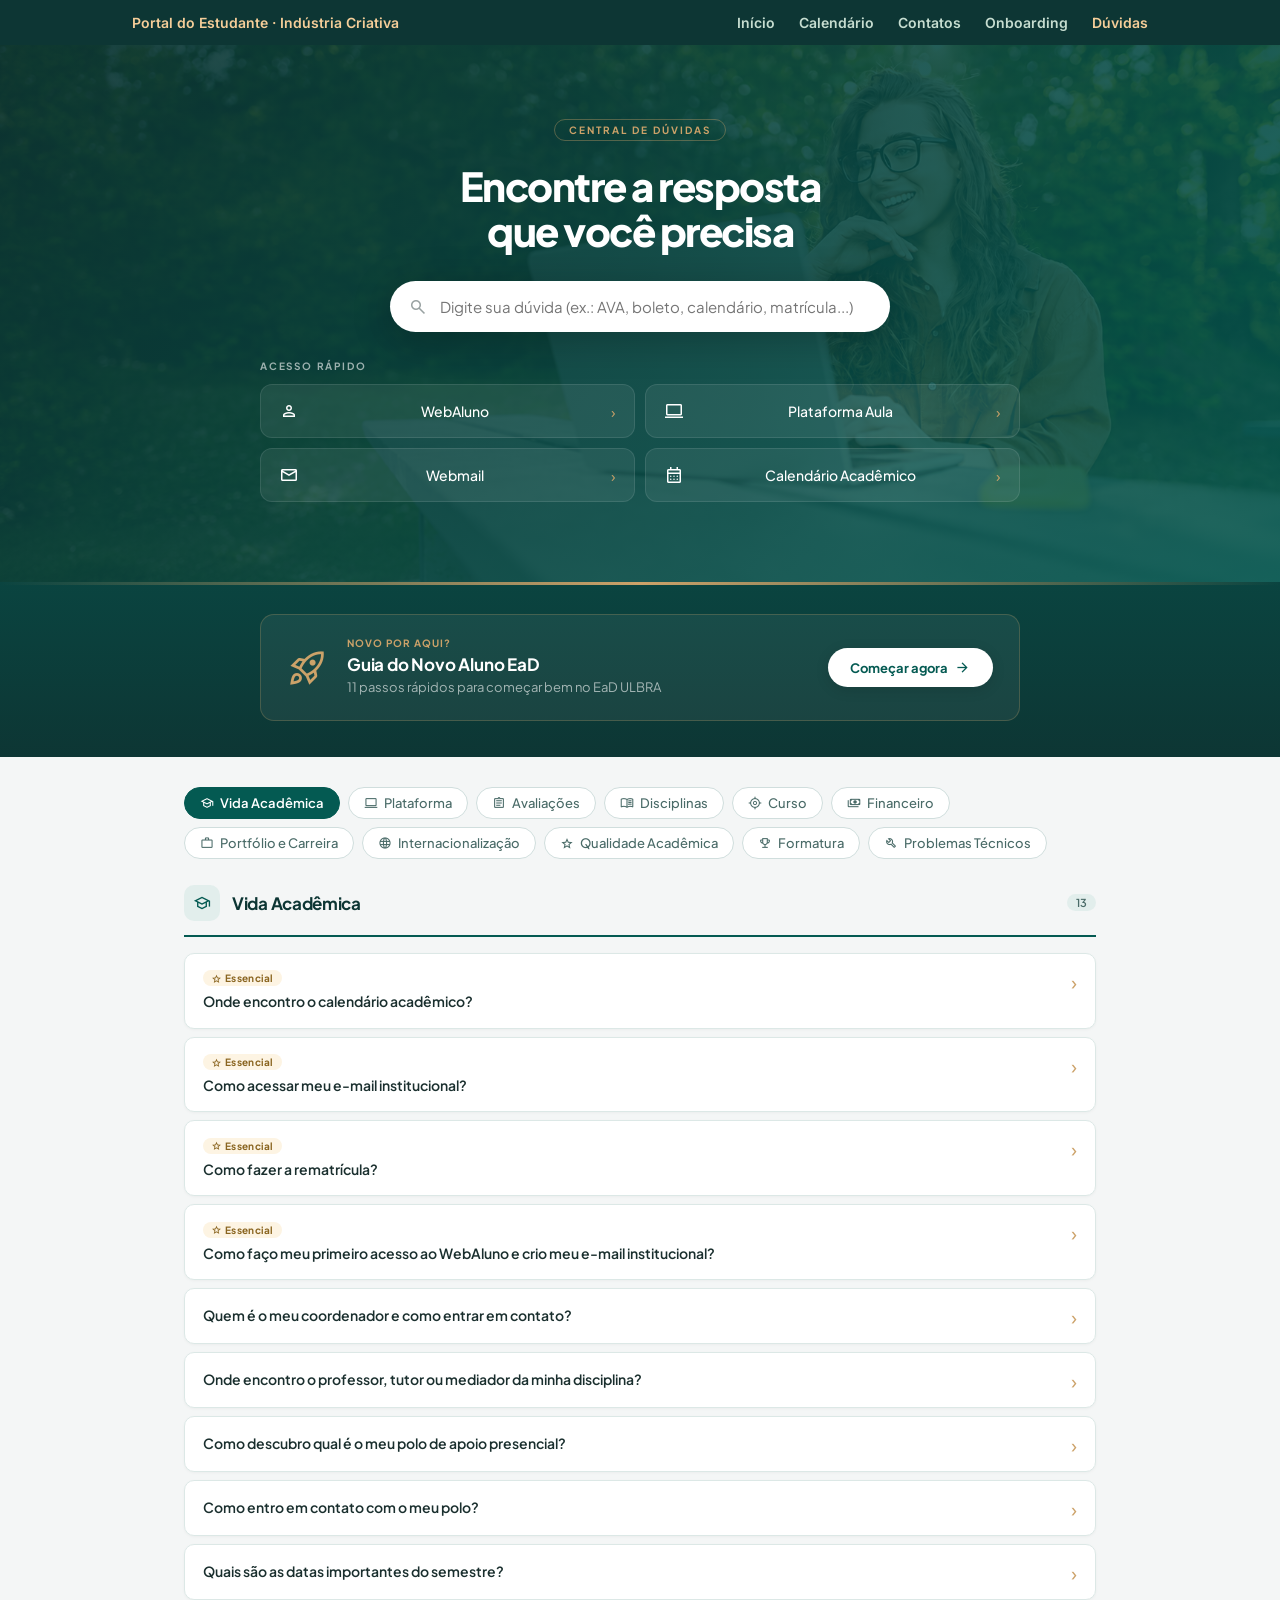
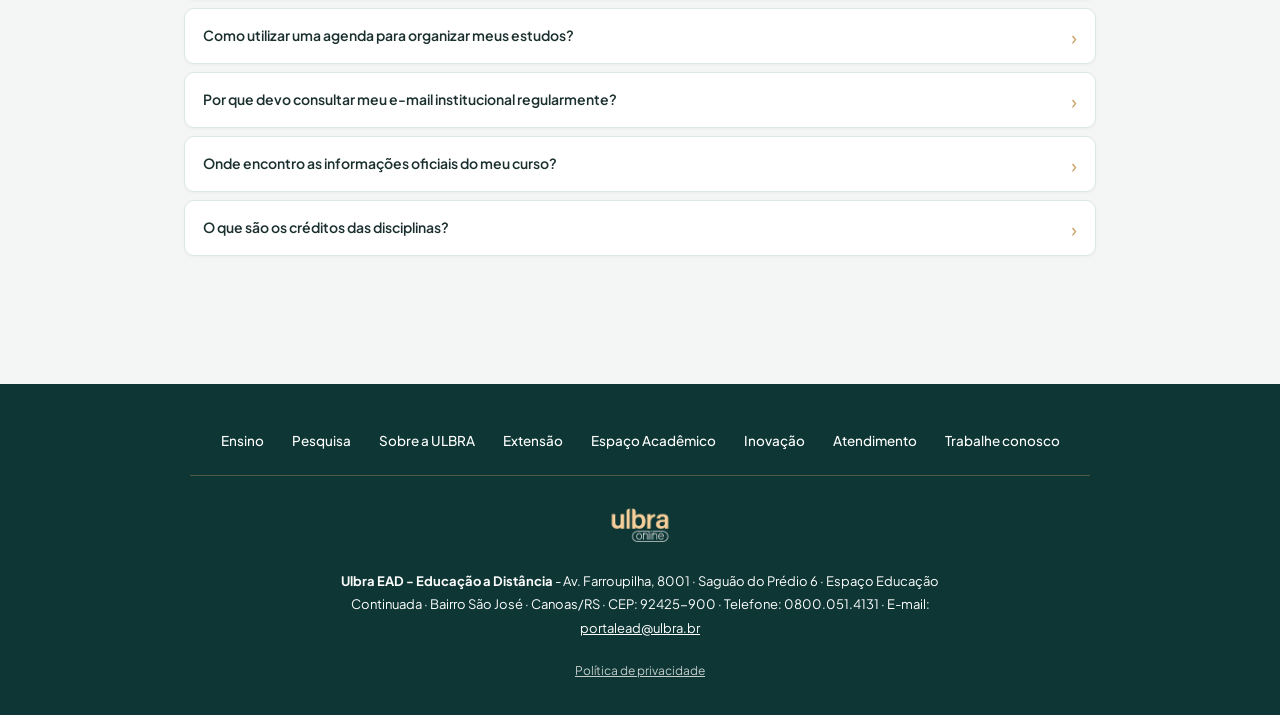
==== espaco-academico/index.html @ 06d248bf "Use the shared Portal nav on the Central de Dúvidas page Replaces the Central de Dúvidas' own fixed " ====
<!DOCTYPE html>
<html lang="pt-BR">
<head>
<meta charset="utf-8">
<meta name="viewport" content="width=device-width, initial-scale=1">
<title>Central de Dúvidas EaD · ULBRA</title>
<link rel="preconnect" href="https://fonts.googleapis.com">
<link rel="preconnect" href="https://fonts.gstatic.com" crossorigin>
<link href="https://fonts.googleapis.com/css2?family=Inter:wght@600&display=swap" rel="stylesheet">
<link href="https://fonts.googleapis.com/css2?family=Plus+Jakarta+Sans:wght@400;500;600;700;800&display=swap" rel="stylesheet">
<link href="https://fonts.googleapis.com/css2?family=Material+Symbols+Outlined:opsz,wght,FILL,GRAD@20..48,100..700,0..1,-50..200&display=swap" rel="stylesheet">
<link rel="stylesheet" href="css/styles.css?v=12">
</head>
<body>

<nav class="topnav">
  <div class="topnav-inner">
    <a class="topnav-brand" href="../index.html">Portal do Estudante · Indústria Criativa</a>
    <div class="topnav-links">
      <a href="../index.html">Início</a>
      <a href="../calendario-ead.html">Calendário</a>
      <a href="../contatos.html">Contatos</a>
      <a href="../onboarding-ead.html">Onboarding</a>
      <a class="active" href="index.html">Dúvidas</a>
    </div>
  </div>
</nav>

<main>

  <section class="hero">
    <div class="hero__bg"></div>
    <div class="hero__overlay"></div>
    <div class="hero__content">
      <div class="hero__eyebrow">Central de Dúvidas</div>
      <h1 class="hero__title">Encontre a resposta<br>que você precisa</h1>
      <div class="search">
        <span class="search__icon"><span class="material-symbols-outlined">search</span></span>
        <input type="text" id="search-input" class="search__input" placeholder="Digite sua dúvida (ex.: AVA, boleto, calendário, matrícula...)" autocomplete="off" aria-label="Pesquisar perguntas frequentes" aria-autocomplete="list" aria-controls="search-suggestions">
        <div id="search-suggestions" class="search-suggestions" hidden role="listbox"></div>
      </div>
      <p class="intro__quick-label hero__quick-label">Acesso rápido</p>
      <div class="quick-links" id="quick-links"></div>
    </div>
  </section>

  <section class="intro intro--highlight">
    <div class="intro__inner">
      <button class="guide-banner" id="open-onboarding" type="button">
        <div class="guide-banner__icon"><span class="material-symbols-outlined">rocket_launch</span></div>
        <div class="guide-banner__body">
          <div class="guide-banner__label">Novo por aqui?</div>
          <div class="guide-banner__title">Guia do Novo Aluno EaD</div>
          <div class="guide-banner__desc">11 passos rápidos para começar bem no EaD ULBRA</div>
        </div>
        <div class="guide-banner__cta">Começar agora <span class="material-symbols-outlined">arrow_forward</span></div>
      </button>
    </div>
  </section>

  <div class="faq-area">
    <div class="container pills-wrap">
      <div class="pills" id="category-pills"></div>
    </div>

    <div class="container result-count-wrap" id="result-count-wrap" hidden>
      <span class="result-count" id="result-count"></span>
    </div>

    <div class="container faq-sections" id="faq-sections"></div>

    <div class="no-results" id="no-results" hidden>
      <div class="no-results__icon"><span class="material-symbols-outlined">search</span></div>
      <h3 class="no-results__title">Nenhuma pergunta encontrada</h3>
      <p class="no-results__text">Tente outros termos ou fale diretamente com a Central de Relacionamento EaD:</p>
      <div class="no-results__contacts">
        <a class="no-results__contact-btn" href="https://wa.me/5551992741192" target="_blank" rel="noopener">
          <span class="material-symbols-outlined">phone</span> (51) 99274-1192
        </a>
        <a class="no-results__contact-btn" href="mailto:relac.canoas@ulbra.br">
          <span class="material-symbols-outlined">mail</span> relac.canoas@ulbra.br
        </a>
      </div>
    </div>
  </div>

</main>

<div class="modal-overlay" id="onboarding-overlay" hidden>
  <div class="modal" id="onboarding-modal" role="dialog" aria-modal="true">

    <div class="modal__header">
      <button class="modal__close" id="close-onboarding" type="button" aria-label="Fechar"><span class="material-symbols-outlined">close</span></button>
      <div class="modal__heading">
        <div class="modal__icon" id="onboarding-icon"></div>
        <div>
          <div class="modal__step-label" id="onboarding-step-label"></div>
          <h3 class="modal__title" id="onboarding-title"></h3>
        </div>
      </div>
      <div class="modal__progress">
        <div class="modal__progress-fill" id="onboarding-progress"></div>
      </div>
    </div>

    <div class="modal__body" id="onboarding-body"></div>

    <div class="modal__footer">
      <div class="modal__dots" id="onboarding-dots"></div>
      <div class="modal__nav">
        <button class="btn btn--ghost" id="onboarding-prev" type="button"><span class="material-symbols-outlined">arrow_back</span> Anterior</button>
        <button class="btn btn--primary" id="onboarding-next" type="button">Próximo <span class="material-symbols-outlined">arrow_forward</span></button>
      </div>
    </div>

  </div>
</div>

<footer class="footer">
  <div class="footer__inner">
    <nav class="footer__nav">
      <a href="#">Ensino</a>
      <a href="#">Pesquisa</a>
      <a href="#">Sobre a ULBRA</a>
      <a href="#">Extensão</a>
      <a href="#">Espaço Acadêmico</a>
      <a href="#">Inovação</a>
      <a href="#">Atendimento</a>
      <a href="#">Trabalhe conosco</a>
    </nav>
    <div class="footer__divider"></div>
    <div class="footer__logo-row">
      <img class="footer__logo" src="assets/logo.png" alt="ULBRA">
    </div>
    <p class="footer__address">
      <strong>Ulbra EAD - Educação a Distância</strong> - Av. Farroupilha, 8001 · Saguão do Prédio 6 · Espaço Educação Continuada · Bairro São José · Canoas/RS · CEP: 92425-900 · Telefone: 0800.051.4131 · E-mail: <a href="mailto:portalead@ulbra.br">portalead@ulbra.br</a>
    </p>
    <a class="footer__legal-link" href="#">Política de privacidade</a>
  </div>
</footer>

<script src="js/data.js?v=12"></script>
<script src="js/main.js?v=12"></script>
</body>
</html>
---- espaco-academico/css/styles.css ----
*, *::before, *::after { box-sizing: border-box; margin: 0; padding: 0; }

html { scroll-behavior: smooth; overflow-x: hidden; }

body {
  font-family: 'Plus Jakarta Sans', system-ui, sans-serif;
  background: #f4f6f6;
  color: #1a2f2e;
  -webkit-font-smoothing: antialiased;
  overflow-x: hidden;
  max-width: 100vw;
}

button { font-family: inherit; }
input { font-family: inherit; }
a { text-decoration: none; color: inherit; }

.pill:focus-visible,
.faq-item__toggle:focus-visible,
.quick-link:focus-visible,
.guide-banner:focus-visible,
.btn:focus-visible,
.dot:focus-visible,
.modal__close:focus-visible,
.modal__bullet--link:focus-visible,
.faq-item__related-link:focus-visible,
.search__input:focus-visible {
  outline: 2px solid #cca269;
  outline-offset: 2px;
}

@keyframes fadeUp { from { opacity: 0; transform: translateY(10px); } to { opacity: 1; transform: translateY(0); } }
@keyframes fadeIn { from { opacity: 0; } to { opacity: 1; } }
@keyframes slideUp { from { opacity: 0; transform: translateY(24px) scale(0.97); } to { opacity: 1; transform: translateY(0) scale(1); } }

.container { max-width: 960px; margin: 0 auto; padding: 0 24px; }

/* ---------- TOP NAV (shared with the rest of the Portal do Estudante) ---------- */

.topnav {
  background: #0d3634;
  padding: 14px 0;
  font-family: 'Inter', system-ui, sans-serif;
}

.topnav-inner {
  max-width: 1080px;
  margin: 0 auto;
  padding: 0 32px;
  display: flex;
  align-items: center;
  justify-content: space-between;
  gap: 16px 24px;
  flex-wrap: wrap;
}

.topnav-brand {
  font-size: 14px;
  font-weight: 600;
  color: #f5ce99;
}

.topnav-links {
  display: flex;
  flex-wrap: wrap;
  gap: 8px 24px;
}

.topnav-links a {
  font-size: 14px;
  font-weight: 600;
  color: #c6ddd0;
}

.topnav-links a:hover,
.topnav-links a.active {
  color: #f5ce99;
}

/* ---------- HERO ---------- */

.hero { position: relative; padding: 72px 24px 80px; text-align: center; overflow: hidden; }

.hero__bg {
  position: absolute; inset: 0;
  background-image: url('../assets/hero-bg.png');
  background-size: cover;
  background-position: center top;
}

.hero__overlay {
  position: absolute; inset: 0;
  background: linear-gradient(135deg, rgba(13, 54, 52, 0.91) 0%, rgba(4, 90, 82, 0.87) 100%);
}

.hero__content { position: relative; z-index: 1; max-width: 760px; margin: 0 auto; }

.hero__eyebrow {
  display: inline-block;
  color: #cca269;
  font-size: 10px;
  font-weight: 700;
  letter-spacing: 2px;
  text-transform: uppercase;
  padding: 4px 14px;
  border: 1px solid rgba(204, 162, 105, 0.38);
  border-radius: 20px;
  margin-bottom: 22px;
}

.hero__title {
  color: white;
  font-size: 40px;
  font-weight: 800;
  line-height: 1.13;
  letter-spacing: -1.5px;
  margin-bottom: 28px;
}

.hero__quick-label { margin-top: 28px; text-align: left; }

.search { position: relative; max-width: 500px; margin: 0 auto; }

.search-suggestions {
  position: absolute;
  top: calc(100% + 6px);
  left: 0; right: 0;
  background: #fff;
  border: 1px solid #dce8e6;
  border-radius: 14px;
  box-shadow: 0 8px 32px rgba(0,0,0,0.14);
  z-index: 200;
  overflow: hidden;
  animation: fadeUp 0.15s ease;
}

.search-suggestion {
  display: flex;
  align-items: center;
  justify-content: space-between;
  gap: 12px;
  width: 100%;
  padding: 12px 18px;
  background: none;
  border: none;
  border-bottom: 1px solid #f0f5f4;
  cursor: pointer;
  text-align: left;
  font-family: inherit;
  transition: background 0.12s;
}
.search-suggestion:last-child { border-bottom: none; }
.search-suggestion:hover,
.search-suggestion.is-active { background: #f4f9f8; }

.search-suggestion__q {
  font-size: 14px;
  color: #1a2f2e;
  flex: 1;
  min-width: 0;
  overflow: hidden;
  text-overflow: ellipsis;
  white-space: nowrap;
}

.search-suggestion__cat {
  font-size: 11px;
  font-weight: 600;
  color: #4a6b68;
  background: #e2eeec;
  padding: 2px 8px;
  border-radius: 12px;
  flex-shrink: 0;
  white-space: nowrap;
}

.search__icon {
  position: absolute; left: 18px; top: 50%;
  transform: translateY(-50%);
  display: flex;
  align-items: center;
  pointer-events: none;
  z-index: 1;
}

.search__icon .material-symbols-outlined { font-size: 20px; color: rgba(26, 47, 46, 0.45); }

.search__input {
  width: 100%;
  padding: 16px 20px 16px 50px;
  border: none;
  border-radius: 9999px;
  background: white;
  font-size: 15px;
  color: #1a2f2e;
  box-shadow: 0 6px 40px rgba(0, 0, 0, 0.24);
}

/* ---------- INTRO / NOVO POR AQUI ---------- */

.intro { background: linear-gradient(to bottom, #0a4440, #0d3634); padding: 44px 24px 56px; }

.intro--highlight {
  position: relative;
  padding: 32px 24px 36px;
}

.intro--highlight::before {
  content: '';
  position: absolute;
  top: 0; left: 0; right: 0;
  height: 3px;
  background: linear-gradient(to right, transparent, #cca269, transparent);
}

.intro__inner { max-width: 960px; margin: 0 auto; }

.guide-banner {
  display: flex;
  align-items: center;
  gap: 20px;
  width: 100%;
  max-width: 760px;
  margin: 0 auto;
  padding: 22px 26px;
  background: rgba(255, 255, 255, 0.06);
  border: 1px solid rgba(204, 162, 105, 0.25);
  border-radius: 14px;
  cursor: pointer;
  font-family: inherit;
  text-align: left;
  transition: background 0.18s, transform 0.15s;
}

.guide-banner:hover { background: rgba(255, 255, 255, 0.11); transform: translateY(-1px); }

.guide-banner__icon {
  display: flex;
  align-items: center;
  flex-shrink: 0;
}

.guide-banner__icon .material-symbols-outlined { font-size: 40px; color: #cca269; }

.guide-banner__body { flex: 1; min-width: 0; }

.guide-banner__label {
  color: #cca269;
  font-size: 10px;
  font-weight: 700;
  letter-spacing: 1px;
  text-transform: uppercase;
  margin-bottom: 4px;
}

.guide-banner__title {
  color: white;
  font-size: 17px;
  font-weight: 700;
  letter-spacing: -0.2px;
  margin-bottom: 3px;
}

.guide-banner__desc {
  color: rgba(255, 255, 255, 0.6);
  font-size: 13px;
  line-height: 1.5;
}

.guide-banner__cta {
  display: flex;
  align-items: center;
  justify-content: center;
  gap: 6px;
  flex-shrink: 0;
  padding: 11px 22px;
  background: white;
  color: #045a52;
  border-radius: 9999px;
  font-size: 13px;
  font-weight: 700;
  white-space: nowrap;
  box-shadow: 0 3px 14px rgba(0, 0, 0, 0.12);
}

.guide-banner__cta .material-symbols-outlined { font-size: 17px; }

.intro__quick-label {
  color: rgba(255, 255, 255, 0.6);
  font-size: 10px;
  font-weight: 700;
  letter-spacing: 1.8px;
  text-transform: uppercase;
  margin-bottom: 12px;
}

.quick-links { display: grid; grid-template-columns: repeat(2, 1fr); gap: 10px; }

.quick-link {
  display: flex;
  align-items: center;
  gap: 12px;
  padding: 16px 18px;
  background: rgba(255, 255, 255, 0.07);
  border: 1px solid rgba(255, 255, 255, 0.1);
  border-radius: 12px;
  color: white;
  transition: background 0.15s;
  min-width: 0;
}

.quick-link:hover { background: rgba(255, 255, 255, 0.14); }

.quick-link__icon { font-size: 20px; flex-shrink: 0; display: flex; align-items: center; }
.quick-link__icon .material-symbols-outlined { font-size: 20px; }

.quick-link__label {
  font-size: 14px;
  font-weight: 500;
  flex: 1;
  min-width: 0;
  overflow: hidden;
  text-overflow: ellipsis;
  white-space: nowrap;
}

.quick-link__arrow { color: #cca269; font-size: 15px; }

/* ---------- FAQ AREA ---------- */

.faq-area { background: #f4f6f6; padding-bottom: 80px; }

.pills-wrap { padding-top: 30px; }

.pills { display: flex; gap: 8px; flex-wrap: wrap; }

.pill {
  display: inline-flex;
  align-items: center;
  gap: 6px;
  padding: 7px 15px;
  background: white;
  color: #4a6b68;
  border: 1px solid #d0dedd;
  border-radius: 20px;
  cursor: pointer;
  transition: all 0.18s ease;
  font-family: inherit;
  font-size: 13px;
  font-weight: 500;
  white-space: nowrap;
}

.pill.is-active {
  background: #045a52;
  color: white;
  border-color: #045a52;
  font-weight: 600;
}
.pill .material-symbols-outlined { font-size: 14px; }

.result-count-wrap { margin-top: 14px; }

.result-count {
  font-size: 13px;
  color: #3d6562;
  font-weight: 500;
  background: white;
  padding: 5px 14px;
  border-radius: 20px;
  border: 1px solid #d4e0df;
  display: inline-block;
}

.faq-sections { margin-top: 26px; }

.faq-category { margin-bottom: 48px; animation: fadeUp 0.3s ease both; }

.faq-category__header {
  display: flex;
  align-items: center;
  gap: 12px;
  margin-bottom: 16px;
  padding-bottom: 14px;
  border-bottom: 2px solid #045a52;
}

.faq-category__icon {
  width: 36px; height: 36px;
  border-radius: 10px;
  background: #e2eeec;
  display: flex; align-items: center; justify-content: center;
  font-size: 18px;
  flex-shrink: 0;
}
.faq-category__icon .material-symbols-outlined { font-size: 18px; color: #045a52; }

.faq-category__title {
  font-size: 17px;
  font-weight: 700;
  color: #0d3634;
  letter-spacing: -0.3px;
  flex: 1;
}

.faq-category__count {
  background: #e2eeec;
  color: #4a6b68;
  font-size: 11px;
  font-weight: 600;
  padding: 2px 9px;
  border-radius: 20px;
}

.faq-item {
  background: white;
  border: 1px solid #dce8e6;
  border-radius: 10px;
  margin-bottom: 8px;
  overflow: hidden;
  transition: border-color 0.3s ease, box-shadow 0.3s ease;
  box-shadow: 0 1px 3px rgba(0, 0, 0, 0.04);
}

.faq-item.is-open { border-color: #cca269; box-shadow: 0 2px 16px rgba(204, 162, 105, 0.15); }

.faq-item.is-highlighted {
  border-color: #045a52;
  box-shadow: 0 0 0 3px rgba(4, 90, 82, 0.14), 0 4px 20px rgba(4, 90, 82, 0.18);
}

.faq-item__toggle {
  width: 100%;
  padding: 16px 18px;
  display: flex;
  align-items: flex-start;
  justify-content: space-between;
  background: none;
  border: none;
  cursor: pointer;
  text-align: left;
  gap: 12px;
  font-family: inherit;
}

.faq-item__toggle:hover { background: rgba(13, 54, 52, 0.025); }

.faq-item__content { flex: 1; min-width: 0; }

.faq-item__essential {
  display: inline-flex;
  align-items: center;
  gap: 3px;
  background: #fdf4e3;
  color: #8a6520;
  font-size: 10px;
  font-weight: 700;
  padding: 2px 8px;
  border-radius: 20px;
  letter-spacing: 0.3px;
  margin-bottom: 5px;
}
.faq-item__essential .material-symbols-outlined { font-size: 11px; }

.faq-item__question {
  font-size: 14px;
  font-weight: 600;
  color: #1a2f2e;
  line-height: 1.45;
  display: block;
  text-wrap: pretty;
}

.faq-item__chevron {
  transform: rotate(0deg);
  transition: transform 0.24s ease;
  font-size: 20px;
  color: #cca269;
  display: inline-block;
  line-height: 1;
  flex-shrink: 0;
  margin-top: 2px;
}

.faq-item.is-open .faq-item__chevron { transform: rotate(90deg); }

.faq-item__answer {
  max-height: 0;
  opacity: 0;
  overflow: hidden;
  transition: max-height 0.36s ease, opacity 0.24s ease, padding 0.24s ease;
  padding: 0 18px;
}

.faq-item.is-open .faq-item__answer { max-height: 1000px; opacity: 1; padding: 0 18px 20px; }

.faq-item__answer p {
  font-size: 14px;
  color: #3a5552;
  line-height: 1.78;
  white-space: pre-line;
}

.faq-item__steps { margin-top: 10px; padding-left: 20px; }

.faq-item__steps li {
  font-size: 14px;
  color: #3a5552;
  line-height: 1.78;
  margin-bottom: 6px;
}

.faq-item__steps li:last-child { margin-bottom: 0; }

.faq-item__related {
  margin-top: 14px;
  padding-top: 14px;
  border-top: 1px solid #dce8e6;
}

.faq-item__related-label {
  font-size: 11px;
  font-weight: 700;
  color: #5a7a78;
  text-transform: uppercase;
  letter-spacing: 0.6px;
  margin-bottom: 8px;
}

.faq-item__related-link {
  display: block;
  width: 100%;
  background: none;
  border: none;
  padding: 4px 0;
  color: #045a52;
  font-size: 13px;
  font-weight: 600;
  cursor: pointer;
  text-align: left;
  font-family: inherit;
}

.faq-item__related-link:hover { color: #cca269; text-decoration: underline; }

.faq-item__system {
  display: flex;
  align-items: center;
  gap: 6px;
  margin-top: 12px;
  background: #f4f9f8;
  border-radius: 8px;
  padding: 10px 14px;
  font-size: 12.5px;
  color: #3a5552;
}

.faq-item__system-icon .material-symbols-outlined { font-size: 15px; color: #045a52; }

.faq-item__system strong { color: #0d3634; }

.no-results {
  text-align: center;
  padding: 80px 24px;
  animation: fadeUp 0.3s ease;
}

.no-results__icon { margin-bottom: 18px; }
.no-results__icon .material-symbols-outlined { font-size: 48px; color: rgba(26, 47, 46, 0.35); }

.no-results__title { font-size: 18px; font-weight: 700; color: #1a2f2e; margin-bottom: 8px; }

.no-results__text { color: #5a7a78; font-size: 14px; max-width: 300px; margin: 0 auto; line-height: 1.6; }

.no-results__contacts {
  display: flex;
  flex-direction: column;
  gap: 10px;
  margin-top: 16px;
  align-items: center;
}

.no-results__contact-btn {
  display: inline-flex;
  align-items: center;
  gap: 8px;
  padding: 10px 20px;
  border-radius: 9999px;
  font-size: 13px;
  font-weight: 600;
  color: #045a52;
  background: #e2eeec;
  text-decoration: none;
  transition: background 0.15s;
}
.no-results__contact-btn:hover { background: #cfe8e4; }
.no-results__contact-btn .material-symbols-outlined { font-size: 16px; }

/* ---------- ONBOARDING MODAL ---------- */

.modal-overlay {
  position: fixed; inset: 0;
  z-index: 2000;
  background: rgba(10, 40, 38, 0.72);
  display: none;
  align-items: center;
  justify-content: center;
  padding: 20px;
  animation: fadeIn 0.2s ease;
}

.modal-overlay:not([hidden]) { display: flex; }

.modal {
  position: relative;
  background: white;
  border-radius: 20px;
  width: 540px;
  height: 544px;
  max-width: calc(100vw - 40px);
  max-height: calc(100vh - 40px);
  overflow: hidden;
  display: flex;
  flex-direction: column;
  animation: slideUp 0.3s ease;
  box-shadow: 0 24px 80px rgba(0, 0, 0, 0.35);
}

.modal__header {
  background: linear-gradient(135deg, #0d3634, #045a52);
  padding: 26px 28px 20px;
  position: relative;
  flex-shrink: 0;
}

.modal__close {
  position: absolute;
  top: 14px; right: 14px;
  display: flex;
  align-items: center;
  justify-content: center;
  background: rgba(255, 255, 255, 0.1);
  border: none;
  border-radius: 8px;
  color: rgba(255, 255, 255, 0.65);
  padding: 6px;
  cursor: pointer;
  font-family: inherit;
}

.modal__close .material-symbols-outlined { font-size: 20px; }

.modal__close:hover { background: rgba(255, 255, 255, 0.22); }

.modal__heading {
  display: flex;
  align-items: center;
  gap: 14px;
  margin-bottom: 18px;
  padding-right: 36px;
}

.modal__icon {
  width: 46px; height: 46px;
  border-radius: 12px;
  background: rgba(204, 162, 105, 0.16);
  border: 1px solid rgba(204, 162, 105, 0.3);
  display: flex; align-items: center; justify-content: center;
  font-size: 24px;
  flex-shrink: 0;
}
.modal__icon .material-symbols-outlined { font-size: 24px; color: #cca269; }

.modal__step-label {
  color: rgba(255, 255, 255, 0.68);
  font-size: 10px;
  font-weight: 700;
  letter-spacing: 1.2px;
  text-transform: uppercase;
  margin-bottom: 4px;
}

.modal__title { color: white; font-size: 18px; font-weight: 700; letter-spacing: -0.3px; line-height: 1.25; }

.modal__subtitle { color: rgba(255, 255, 255, 0.65); font-size: 12.5px; line-height: 1.4; margin-top: 4px; }

.modal__progress { background: rgba(255, 255, 255, 0.1); border-radius: 4px; height: 4px; overflow: hidden; }

.modal__progress-fill {
  height: 100%;
  background: #cca269;
  border-radius: 4px;
  transition: width 0.4s ease;
}

.modal__body { padding: 4px 28px 0; overflow-y: auto; overflow-x: hidden; flex: 1; overflow-wrap: break-word; }

.modal__bullet { display: flex; align-items: flex-start; gap: 14px; padding: 16px 0; border-bottom: 1px solid #eef2f2; }

.modal__bullet:last-of-type { border-bottom: none; }

.modal__bullet--link {
  width: 100%;
  background: none;
  border: none;
  border-bottom: 1px solid #eef2f2;
  cursor: pointer;
  text-align: left;
  font-family: inherit;
  border-radius: 8px;
  transition: background 0.15s;
}

.modal__bullet--link:last-of-type { border-bottom: none; }

.modal__bullet--link:hover { background: #f4f9f8; }

.modal__bullet-icon {
  width: 38px; height: 38px;
  border-radius: 10px;
  background: rgba(4, 90, 82, 0.07);
  display: flex; align-items: center; justify-content: center;
  font-size: 19px;
  flex-shrink: 0;
}
.modal__bullet-icon .material-symbols-outlined { font-size: 19px; color: #045a52; }

.modal__bullet-body { flex: 1; min-width: 0; }

.modal__bullet-title { font-size: 14px; font-weight: 600; color: #1a2f2e; margin-bottom: 3px; }

.modal__bullet-text { font-size: 13px; color: #5a7a78; line-height: 1.6; }

.modal__note {
  background: #fdf4e3;
  border: 1px solid rgba(204, 162, 105, 0.28);
  border-radius: 10px;
  padding: 12px 16px;
  margin: 14px 0 20px;
  display: flex;
  gap: 10px;
  align-items: flex-start;
}

.modal__note-icon { display: flex; align-items: center; flex-shrink: 0; }
.modal__note-icon .material-symbols-outlined { font-size: 18px; color: #9c6c1a; }

.modal__note-text { font-size: 13px; color: #6b4c18; line-height: 1.6; }

.modal__cta {
  display: flex;
  align-items: center;
  justify-content: center;
  gap: 6px;
  width: 100%;
  margin: 14px 0 4px;
  padding: 10px 18px;
  border: none;
  border-radius: 9px;
  background: #045a52;
  color: white;
  font-size: 13px;
  font-weight: 700;
  font-family: inherit;
  text-decoration: none;
  cursor: pointer;
  transition: background 0.15s;
}

.modal__cta:hover { background: #0d3634; }
.modal__cta .material-symbols-outlined { font-size: 16px; }

.modal__spacer { height: 20px; }

.modal__footer {
  padding: 16px 28px 22px;
  border-top: 1px solid #eef2f2;
  display: flex;
  align-items: center;
  justify-content: space-between;
  flex-shrink: 0;
  flex-wrap: wrap;
  gap: 12px;
}

.modal__dots { display: flex; gap: 6px; align-items: center; flex-wrap: wrap; }

.dot {
  width: 8px; height: 8px;
  border-radius: 4px;
  background: #d0dedd;
  border: none;
  cursor: pointer;
  padding: 0;
  transition: all 0.3s ease;
  flex-shrink: 0;
}

.dot.is-active { width: 22px; background: #045a52; }

.modal__nav { display: flex; gap: 8px; flex-shrink: 0; }

.btn {
  display: inline-flex;
  align-items: center;
  gap: 6px;
  border: none;
  border-radius: 9px;
  font-size: 13px;
  font-weight: 600;
  cursor: pointer;
  font-family: inherit;
  white-space: nowrap;
  flex-shrink: 0;
}

.btn .material-symbols-outlined { font-size: 16px; }

.btn--ghost {
  padding: 9px 18px;
  border: 1px solid #d0dedd;
  background: white;
  color: #4a6b68;
}

.btn--ghost:hover { background: #f4f6f6; }

.btn--primary {
  padding: 9px 22px;
  background: #045a52;
  color: white;
  font-weight: 700;
}

.btn--primary:hover { background: #0d3634; }

/* ---------- FOOTER ---------- */

.footer { background: #0d3634; padding: 48px 24px 36px; text-align: center; }

.footer__inner { max-width: 900px; margin: 0 auto; }

.footer__nav {
  display: flex;
  flex-wrap: wrap;
  justify-content: center;
  gap: 28px;
  margin-bottom: 26px;
}

.footer__nav a { color: white; font-size: 13.5px; font-weight: 500; transition: color 0.15s; }

.footer__nav a:hover { color: rgba(255, 255, 255, 0.7); }

.footer__divider { height: 1px; background: rgba(204, 162, 105, 0.35); margin-bottom: 32px; }

.footer__logo-row { margin-bottom: 24px; }

.footer__logo { height: 34px; object-fit: contain; }

.footer__address { color: white; font-size: 13px; line-height: 1.8; max-width: 640px; margin: 0 auto 18px; }

.footer__address a { color: white; text-decoration: underline; }

.footer__legal-link { color: rgba(255, 255, 255, 0.75); font-size: 12px; text-decoration: underline; }

.footer__legal-link:hover { color: white; }

/* ---------- RESPONSIVE ---------- */

@media (max-width: 960px) {
  .hero__content { max-width: 600px; }

  .pills-wrap { position: relative; }

  .pills {
    flex-wrap: nowrap;
    overflow-x: auto;
    -webkit-overflow-scrolling: touch;
    margin: 0 -24px;
    padding: 0 24px 4px;
    scrollbar-width: none;
  }

  .pills::-webkit-scrollbar { display: none; }

  .pill { flex-shrink: 0; }

  .pills-wrap::after {
    content: '';
    position: absolute;
    top: 0;
    right: 0;
    bottom: 4px;
    width: 32px;
    background: linear-gradient(to right, transparent, #f4f6f6);
    pointer-events: none;
  }

  .modal__close { padding: 6px; }
}

@media (max-width: 520px) {
  .hero__title { font-size: 32px; }

  .guide-banner { flex-wrap: wrap; gap: 14px; }

  .guide-banner__cta { width: 100%; padding: 10px 18px; }

  .quick-links { grid-template-columns: repeat(2, 1fr); gap: 8px; }

  .quick-link { padding: 12px 10px; gap: 8px; }

  .quick-link__icon { font-size: 17px; }

  .quick-link__label { font-size: 12.5px; }

  .quick-link__arrow { font-size: 13px; }

  .pills-wrap { padding-top: 22px; }

  .faq-category__header { gap: 10px; }

  .faq-category__icon { width: 32px; height: 32px; font-size: 16px; }

  .faq-category__title { font-size: 15px; }

  .modal { width: 100%; height: 554px; max-height: calc(100vh - 40px); border-radius: 16px; }

  .modal__footer { justify-content: center; padding: 10px 20px 14px; }

  .modal__dots { width: 100%; justify-content: center; }

  .modal__nav { width: 100%; justify-content: center; }

  .modal__header { padding: 14px 22px 12px; }

  .modal__heading { margin-bottom: 8px; }

  .modal__icon { width: 32px; height: 32px; font-size: 16px; }

  .modal__title { font-size: 16px; }

  .modal__bullet { padding: 9px 0; }

  .modal__bullet-text { line-height: 1.45; }

  .modal__note { margin: 6px 0 6px; padding: 7px 12px; }

  .modal__note-text { line-height: 1.4; font-size: 12.5px; }

  .modal__cta { margin: 8px 0 0; padding: 7px 14px; }

  .modal__spacer { height: 0; }
}
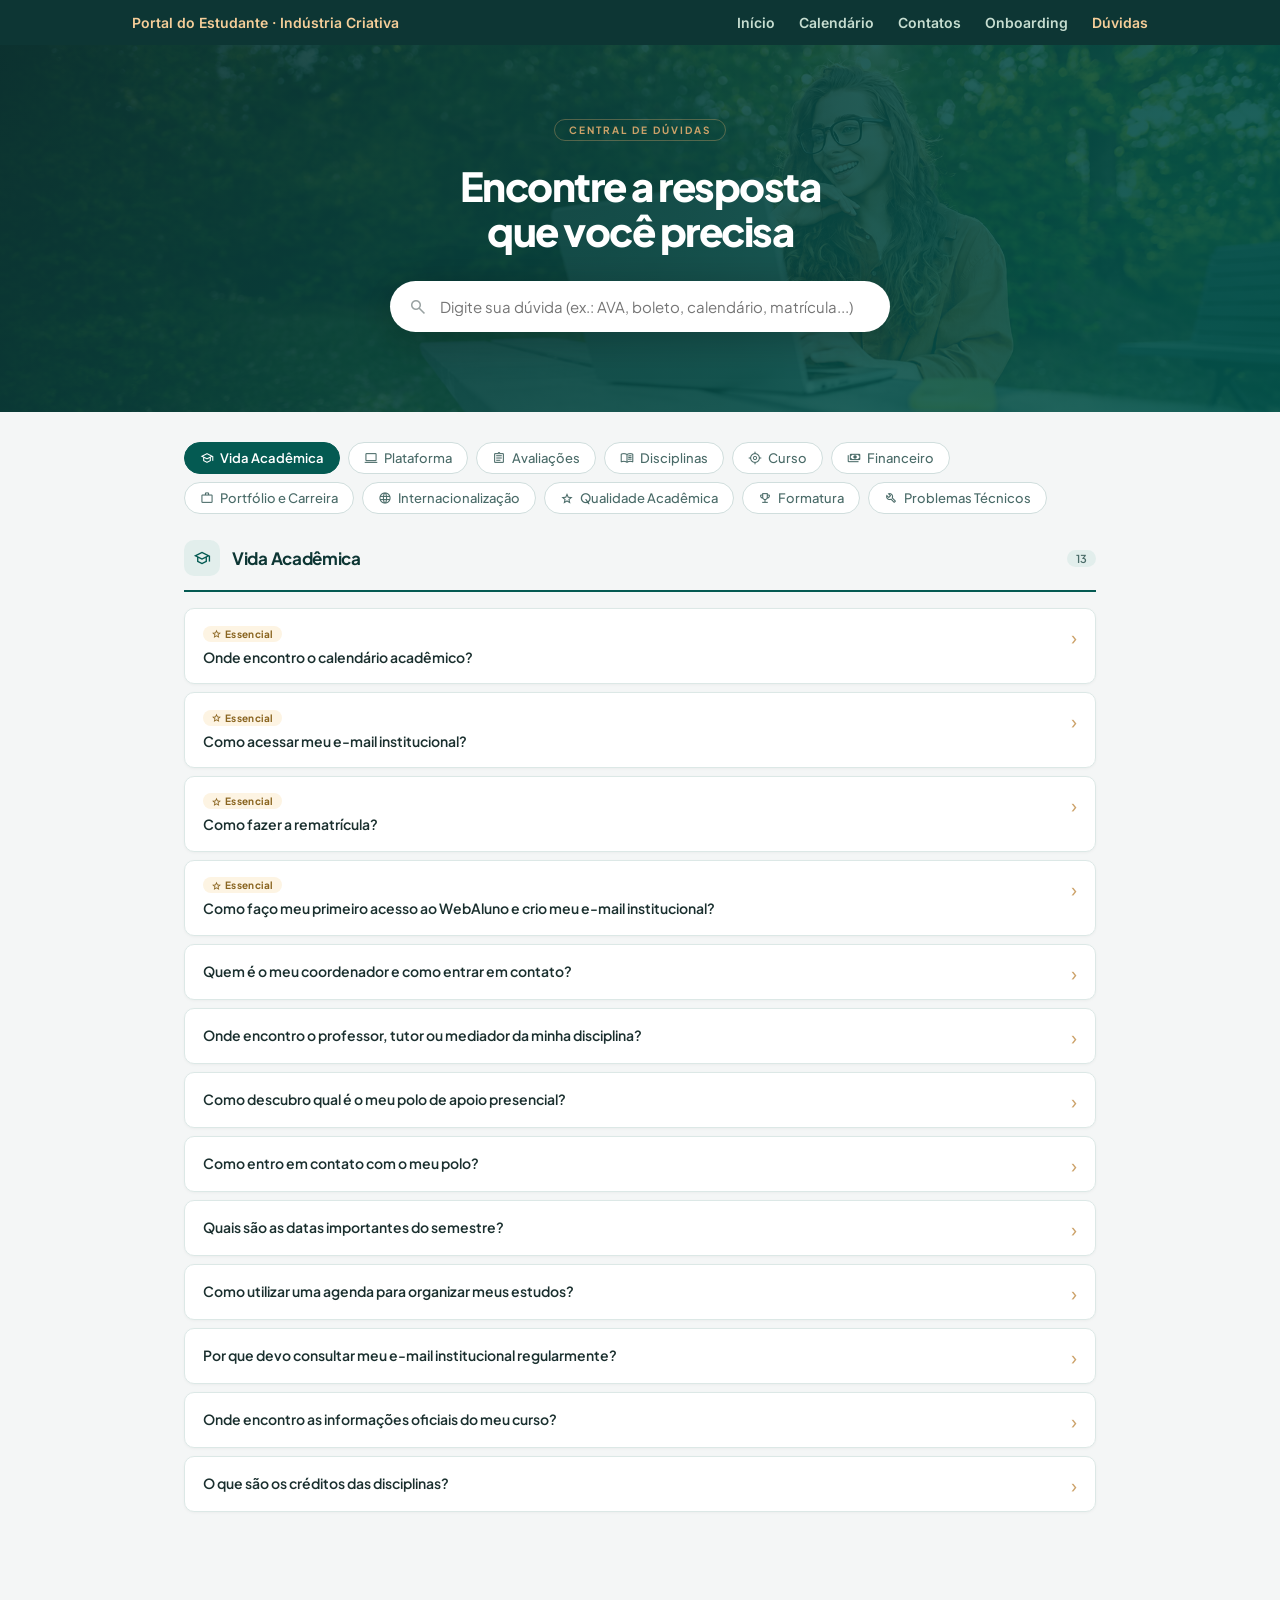
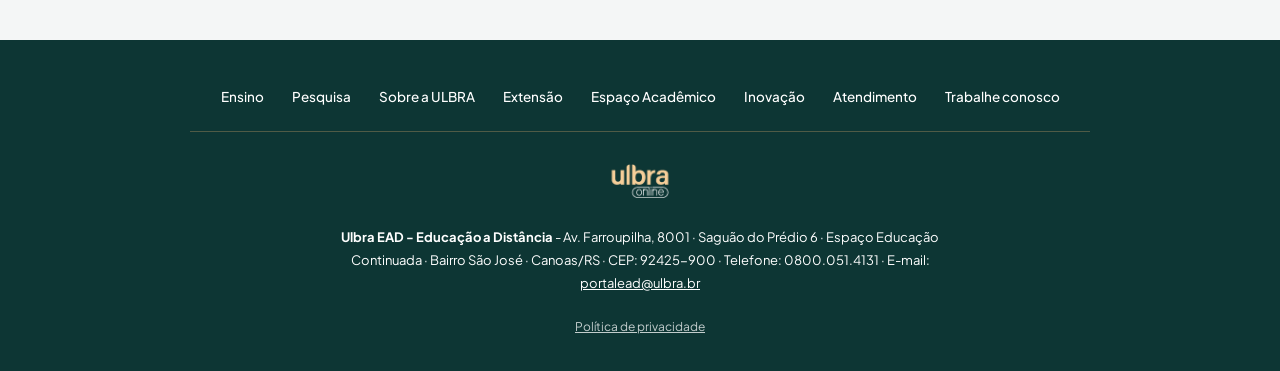
==== commit 675a02b9: "Central de Dúvidas: drop quick links and guide banner; shared footer - Removes the "Acesso rápido" l" ====
--- a/espaco-academico/index.html
+++ b/espaco-academico/index.html
@@ -9,7 +9,7 @@
 <link href="https://fonts.googleapis.com/css2?family=Inter:wght@600&display=swap" rel="stylesheet">
 <link href="https://fonts.googleapis.com/css2?family=Plus+Jakarta+Sans:wght@400;500;600;700;800&display=swap" rel="stylesheet">
 <link href="https://fonts.googleapis.com/css2?family=Material+Symbols+Outlined:opsz,wght,FILL,GRAD@20..48,100..700,0..1,-50..200&display=swap" rel="stylesheet">
-<link rel="stylesheet" href="css/styles.css?v=12">
+<link rel="stylesheet" href="css/styles.css?v=13">
 </head>
 <body>
 
@@ -39,22 +39,6 @@
         <input type="text" id="search-input" class="search__input" placeholder="Digite sua dúvida (ex.: AVA, boleto, calendário, matrícula...)" autocomplete="off" aria-label="Pesquisar perguntas frequentes" aria-autocomplete="list" aria-controls="search-suggestions">
         <div id="search-suggestions" class="search-suggestions" hidden role="listbox"></div>
       </div>
-      <p class="intro__quick-label hero__quick-label">Acesso rápido</p>
-      <div class="quick-links" id="quick-links"></div>
-    </div>
-  </section>
-
-  <section class="intro intro--highlight">
-    <div class="intro__inner">
-      <button class="guide-banner" id="open-onboarding" type="button">
-        <div class="guide-banner__icon"><span class="material-symbols-outlined">rocket_launch</span></div>
-        <div class="guide-banner__body">
-          <div class="guide-banner__label">Novo por aqui?</div>
-          <div class="guide-banner__title">Guia do Novo Aluno EaD</div>
-          <div class="guide-banner__desc">11 passos rápidos para começar bem no EaD ULBRA</div>
-        </div>
-        <div class="guide-banner__cta">Começar agora <span class="material-symbols-outlined">arrow_forward</span></div>
-      </button>
     </div>
   </section>
 
@@ -139,7 +123,7 @@
   </div>
 </footer>
 
-<script src="js/data.js?v=12"></script>
-<script src="js/main.js?v=12"></script>
+<script src="js/data.js?v=13"></script>
+<script src="js/main.js?v=13"></script>
 </body>
 </html>
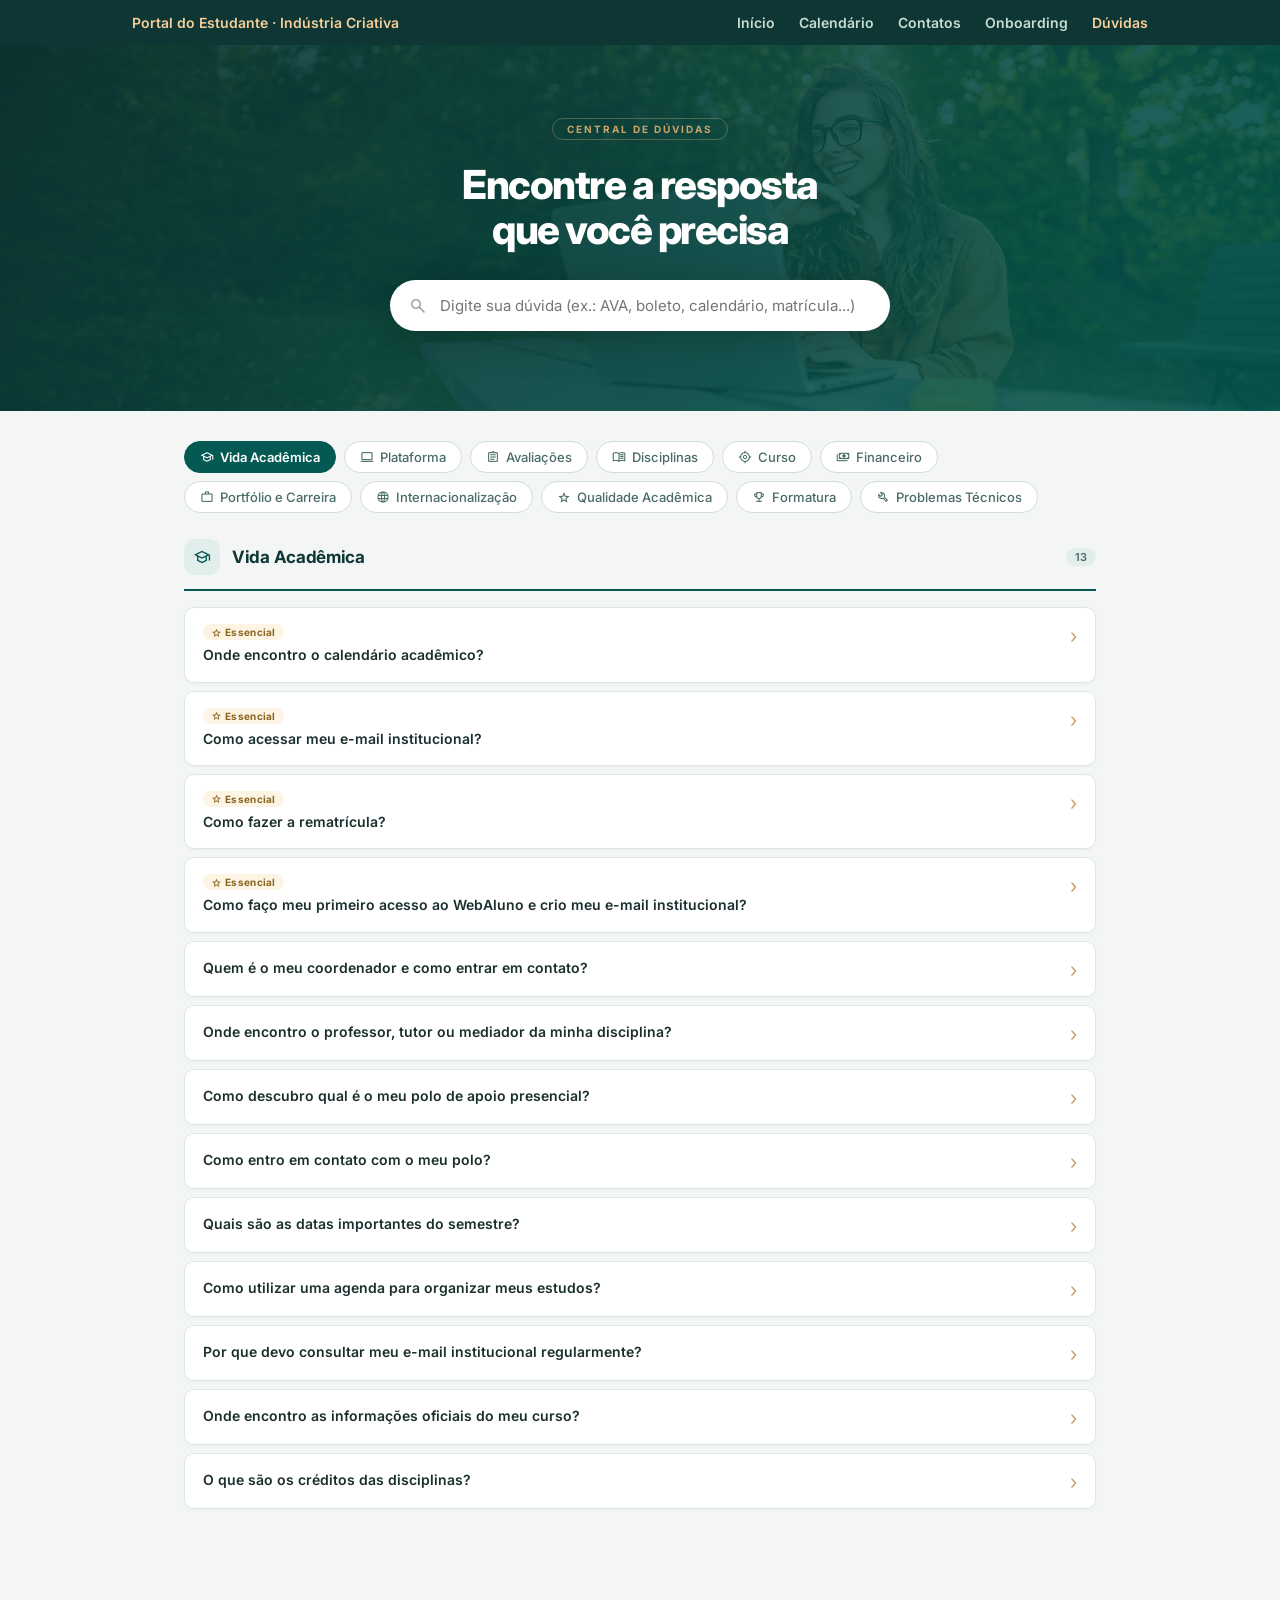
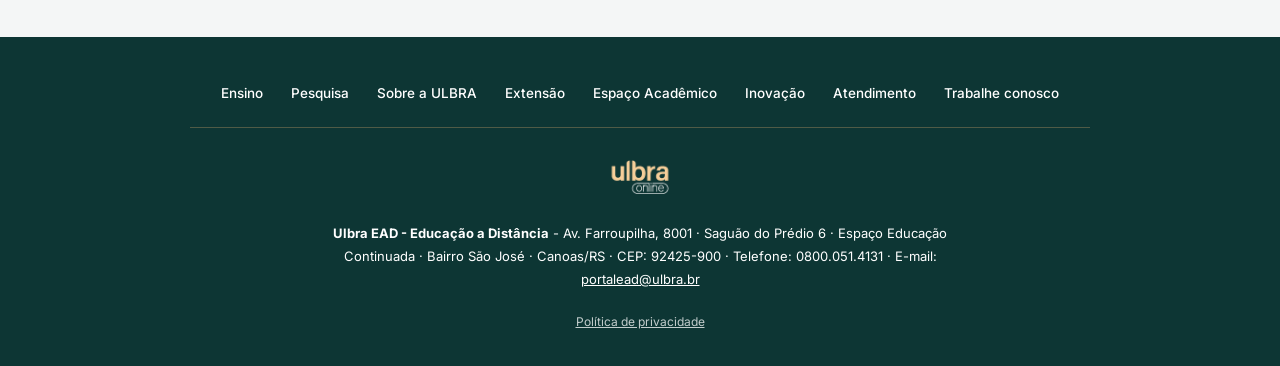
==== commit e26cbf89: "UX improvements from a Nielsen heuristics review - Single source for semester dates (assets/calendar" ====
--- a/espaco-academico/index.html
+++ b/espaco-academico/index.html
@@ -6,10 +6,9 @@
 <title>Central de Dúvidas EaD · ULBRA</title>
 <link rel="preconnect" href="https://fonts.googleapis.com">
 <link rel="preconnect" href="https://fonts.gstatic.com" crossorigin>
-<link href="https://fonts.googleapis.com/css2?family=Inter:wght@600&display=swap" rel="stylesheet">
-<link href="https://fonts.googleapis.com/css2?family=Plus+Jakarta+Sans:wght@400;500;600;700;800&display=swap" rel="stylesheet">
+<link href="https://fonts.googleapis.com/css2?family=Inter:wght@400;500;600;700;800&display=swap" rel="stylesheet">
 <link href="https://fonts.googleapis.com/css2?family=Material+Symbols+Outlined:opsz,wght,FILL,GRAD@20..48,100..700,0..1,-50..200&display=swap" rel="stylesheet">
-<link rel="stylesheet" href="css/styles.css?v=13">
+<link rel="stylesheet" href="css/styles.css?v=14">
 </head>
 <body>
 
@@ -123,7 +122,7 @@
   </div>
 </footer>
 
-<script src="js/data.js?v=13"></script>
-<script src="js/main.js?v=13"></script>
+<script src="js/data.js?v=14"></script>
+<script src="js/main.js?v=14"></script>
 </body>
 </html>
--- a/espaco-academico/css/styles.css
+++ b/espaco-academico/css/styles.css
@@ -3,7 +3,7 @@
 html { scroll-behavior: smooth; overflow-x: hidden; }
 
 body {
-  font-family: 'Plus Jakarta Sans', system-ui, sans-serif;
+  font-family: 'Inter', system-ui, sans-serif;
   background: #f4f6f6;
   color: #1a2f2e;
   -webkit-font-smoothing: antialiased;
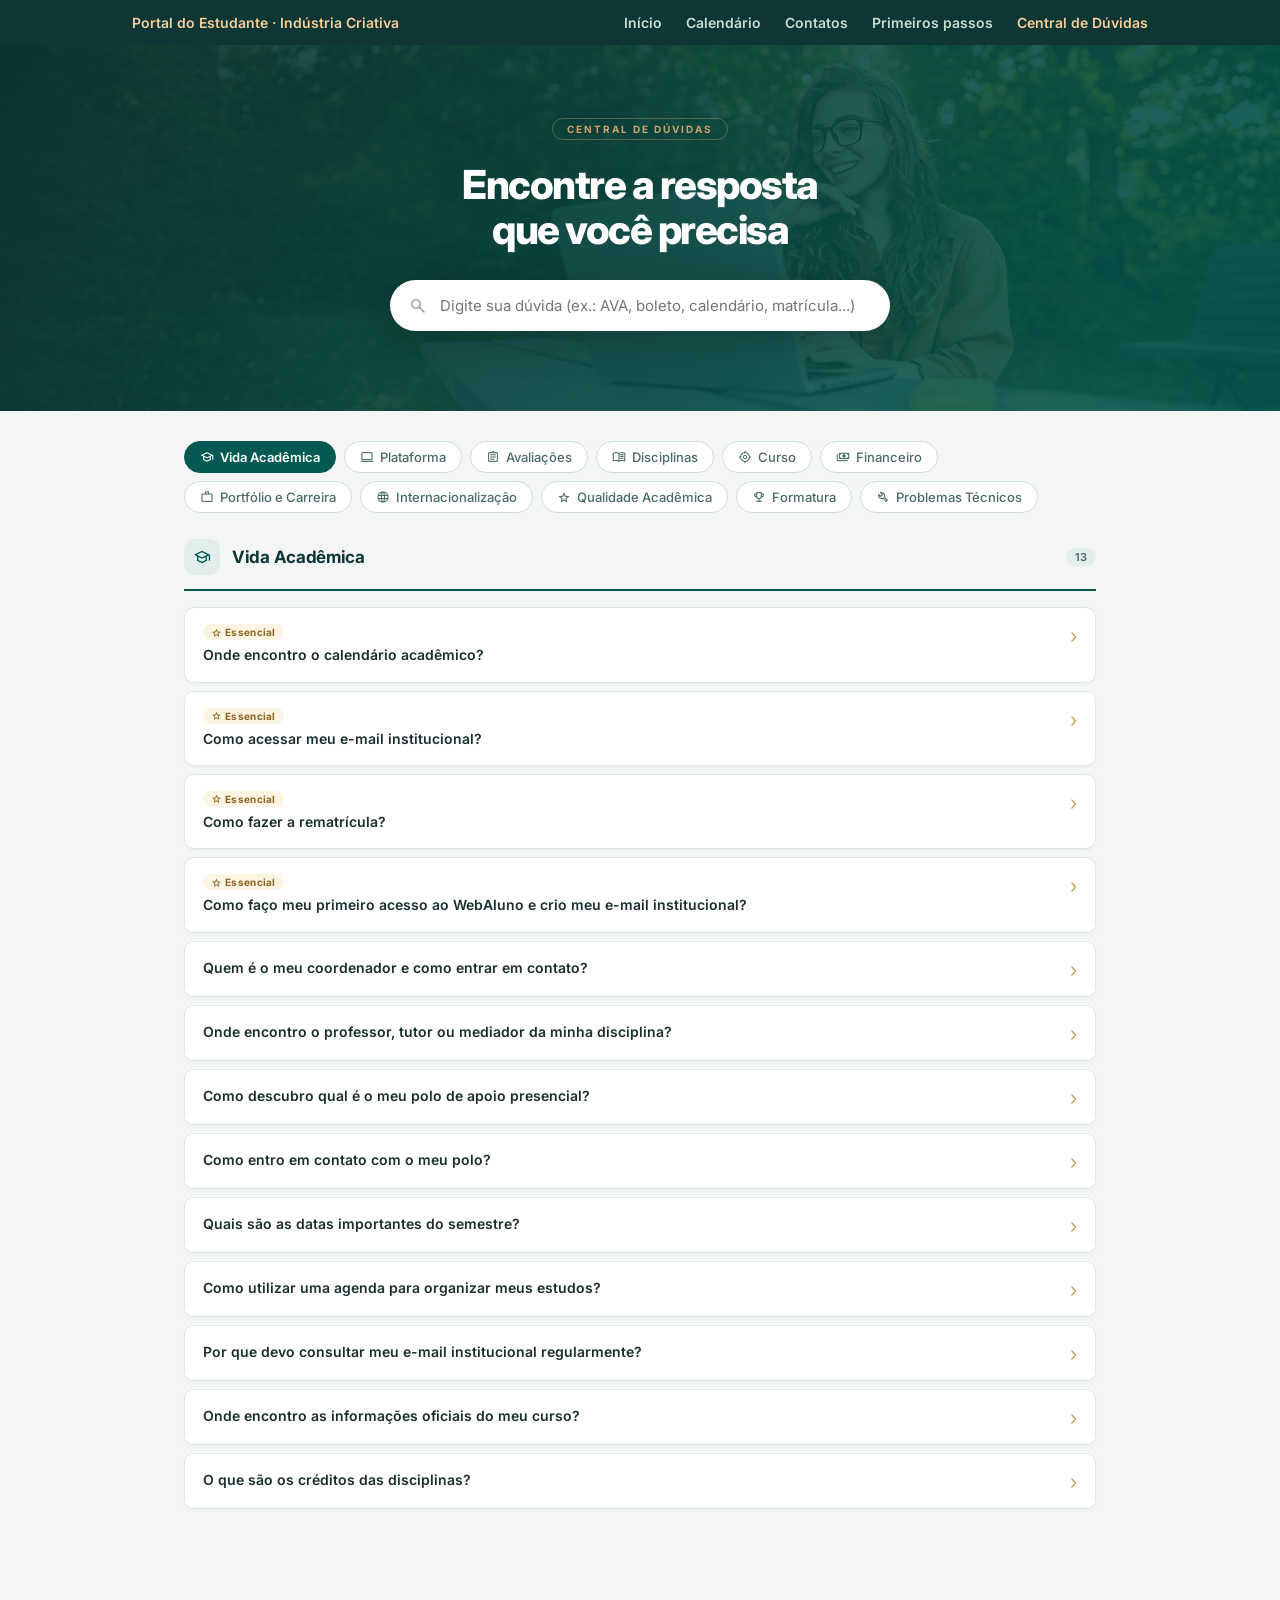
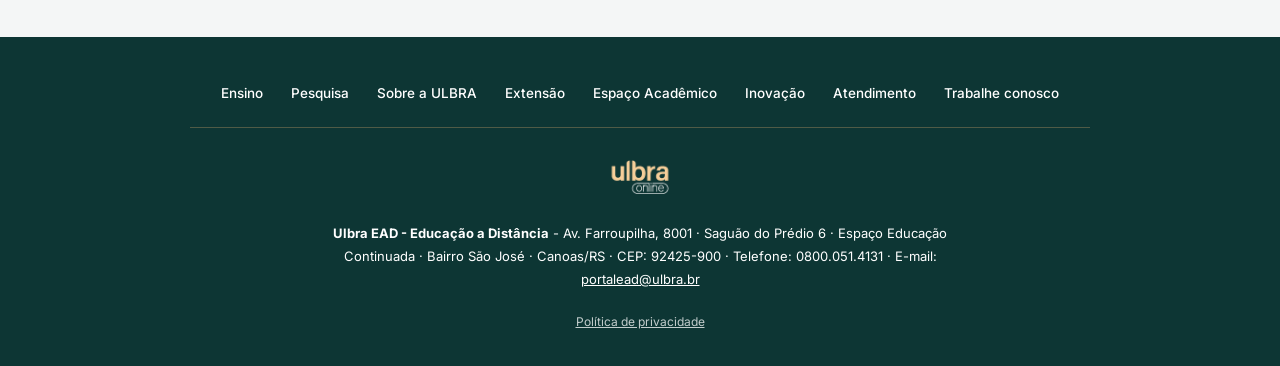
==== commit 1906e0dc: "Remove the old onboarding/ copy and rename two nav items - Deletes onboarding/ (the imported Onboard" ====
--- a/espaco-academico/index.html
+++ b/espaco-academico/index.html
@@ -19,8 +19,8 @@
       <a href="../index.html">Início</a>
       <a href="../calendario-ead.html">Calendário</a>
       <a href="../contatos.html">Contatos</a>
-      <a href="../onboarding-ead.html">Onboarding</a>
-      <a class="active" href="index.html">Dúvidas</a>
+      <a href="../onboarding-ead.html">Primeiros passos</a>
+      <a class="active" href="index.html">Central de Dúvidas</a>
     </div>
   </div>
 </nav>
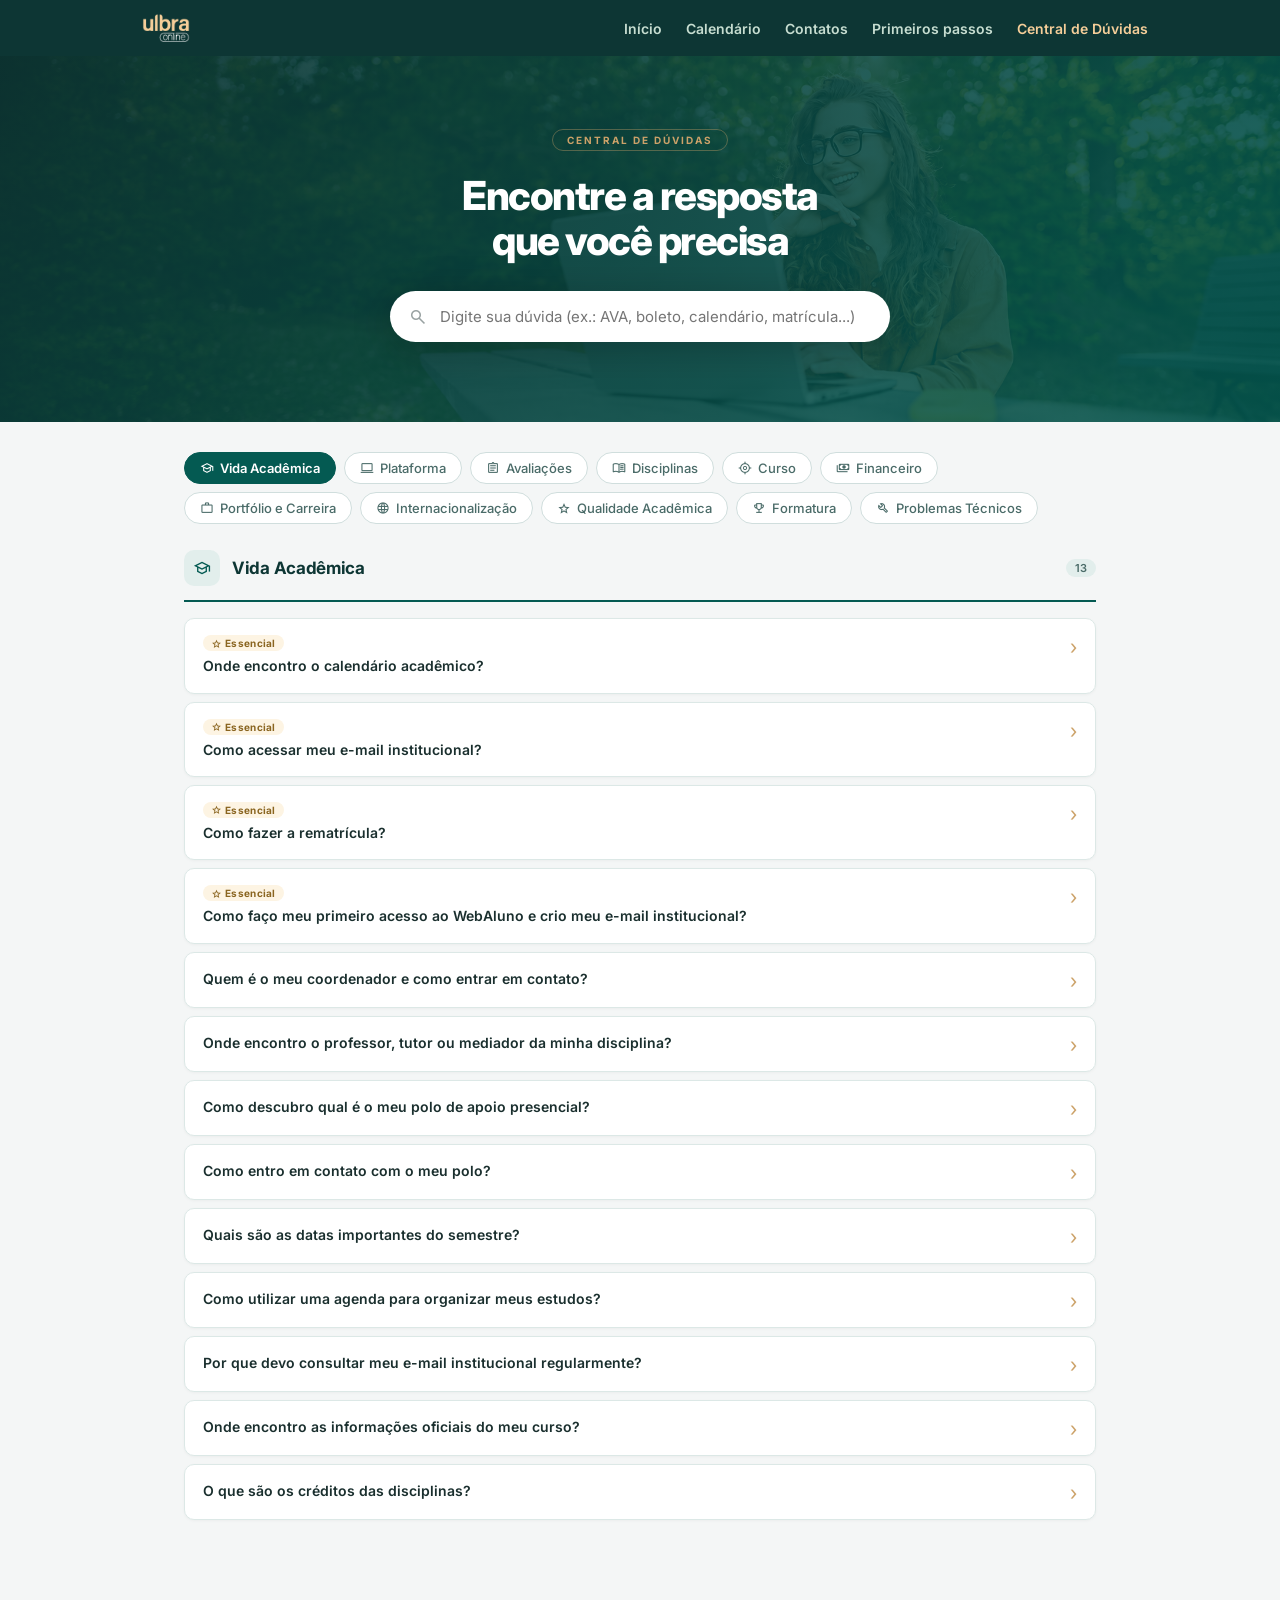
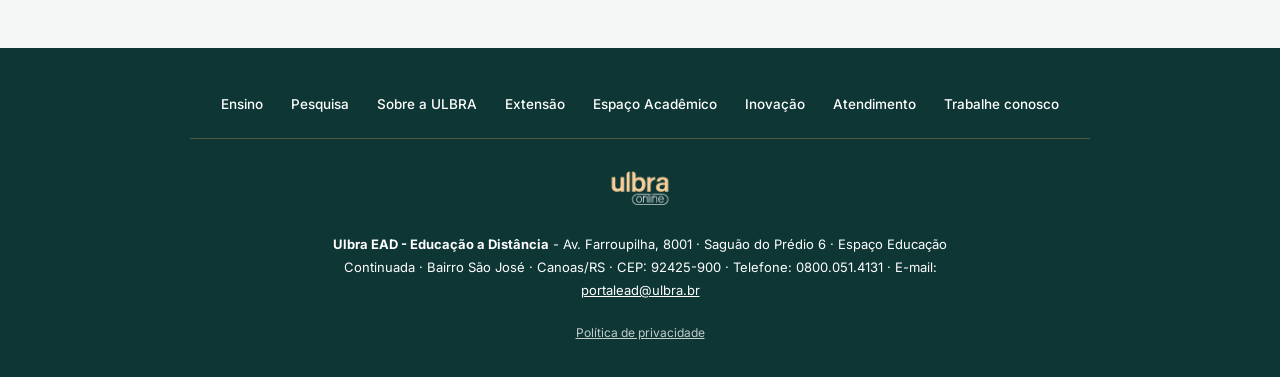
==== commit cd85f99b: "Ulbra Online logo in the nav, cleaner hero, courses, weekdays on dates - Nav: the "Portal do Estudan" ====
--- a/espaco-academico/index.html
+++ b/espaco-academico/index.html
@@ -8,13 +8,13 @@
 <link rel="preconnect" href="https://fonts.gstatic.com" crossorigin>
 <link href="https://fonts.googleapis.com/css2?family=Inter:wght@400;500;600;700;800&display=swap" rel="stylesheet">
 <link href="https://fonts.googleapis.com/css2?family=Material+Symbols+Outlined:opsz,wght,FILL,GRAD@20..48,100..700,0..1,-50..200&display=swap" rel="stylesheet">
-<link rel="stylesheet" href="css/styles.css?v=14">
+<link rel="stylesheet" href="css/styles.css?v=15">
 </head>
 <body>
 
 <nav class="topnav">
   <div class="topnav-inner">
-    <a class="topnav-brand" href="../index.html">Portal do Estudante · Indústria Criativa</a>
+    <a class="topnav-brand" href="../index.html"><img src="../assets/logo-ulbra-branco.png" alt="Ulbra Online · Portal do Estudante"></a>
     <div class="topnav-links">
       <a href="../index.html">Início</a>
       <a href="../calendario-ead.html">Calendário</a>
@@ -122,7 +122,7 @@
   </div>
 </footer>
 
-<script src="js/data.js?v=14"></script>
-<script src="js/main.js?v=14"></script>
+<script src="js/data.js?v=15"></script>
+<script src="js/main.js?v=15"></script>
 </body>
 </html>
--- a/espaco-academico/css/styles.css
+++ b/espaco-academico/css/styles.css
@@ -55,9 +55,13 @@
 }
 
 .topnav-brand {
-  font-size: 14px;
-  font-weight: 600;
-  color: #f5ce99;
+  display: flex;
+  align-items: center;
+}
+
+.topnav-brand img {
+  display: block;
+  height: 28px;
 }
 
 .topnav-links {
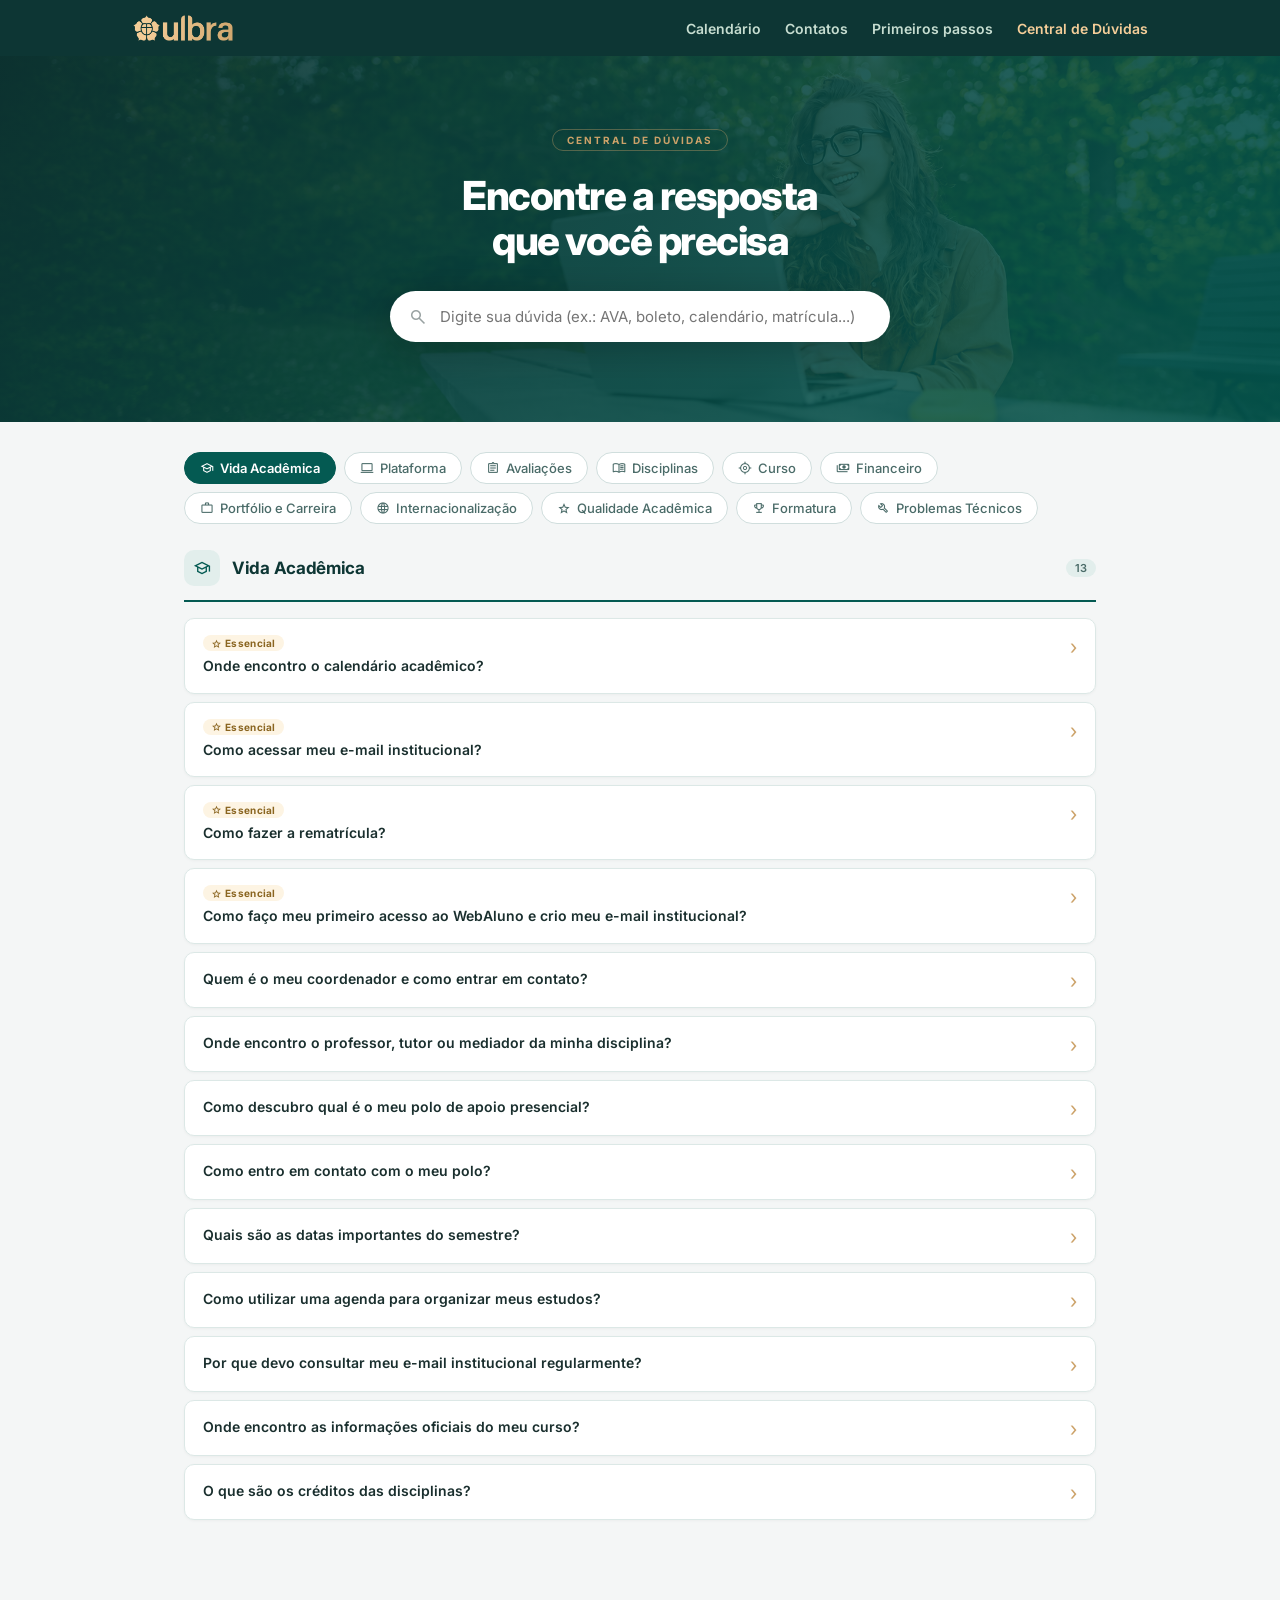
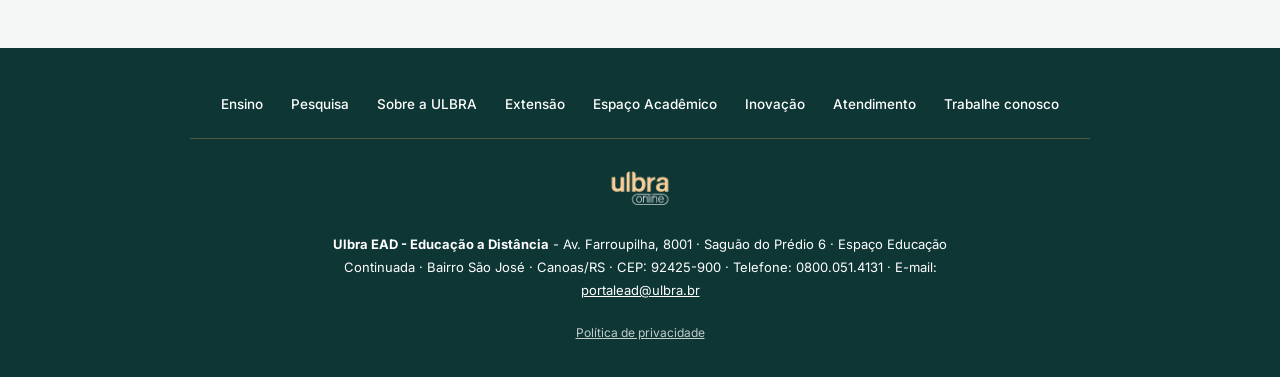
==== commit f5588372: "Home: centered hero, gold Ulbra logo, bolder next-date strip - Hero: "Portal do Estudante" without t" ====
--- a/espaco-academico/index.html
+++ b/espaco-academico/index.html
@@ -8,15 +8,14 @@
 <link rel="preconnect" href="https://fonts.gstatic.com" crossorigin>
 <link href="https://fonts.googleapis.com/css2?family=Inter:wght@400;500;600;700;800&display=swap" rel="stylesheet">
 <link href="https://fonts.googleapis.com/css2?family=Material+Symbols+Outlined:opsz,wght,FILL,GRAD@20..48,100..700,0..1,-50..200&display=swap" rel="stylesheet">
-<link rel="stylesheet" href="css/styles.css?v=15">
+<link rel="stylesheet" href="css/styles.css?v=17">
 </head>
 <body>
 
 <nav class="topnav">
   <div class="topnav-inner">
-    <a class="topnav-brand" href="../index.html"><img src="../assets/logo-ulbra-branco.png" alt="Ulbra Online · Portal do Estudante"></a>
+    <a class="topnav-brand" href="../index.html"><img src="../assets/logo-horizontal-gold.png" alt="Ulbra · Portal do Estudante"></a>
     <div class="topnav-links">
-      <a href="../index.html">Início</a>
       <a href="../calendario-ead.html">Calendário</a>
       <a href="../contatos.html">Contatos</a>
       <a href="../onboarding-ead.html">Primeiros passos</a>
@@ -122,7 +121,7 @@
   </div>
 </footer>
 
-<script src="js/data.js?v=15"></script>
-<script src="js/main.js?v=15"></script>
+<script src="js/data.js?v=17"></script>
+<script src="js/main.js?v=17"></script>
 </body>
 </html>
--- a/espaco-academico/css/styles.css
+++ b/espaco-academico/css/styles.css
@@ -838,6 +838,41 @@
 
 .btn--primary:hover { background: #0d3634; }
 
+/* ---------- FEEDBACK DA RESPOSTA ---------- */
+
+.faq-feedback {
+  display: flex;
+  flex-wrap: wrap;
+  align-items: center;
+  gap: 8px 10px;
+  margin-top: 18px;
+  padding-top: 14px;
+  border-top: 1px solid #e3e8e7;
+  font-size: 13.5px;
+  color: #4a5f5d;
+}
+
+.faq-feedback:focus { outline: none; }
+
+.faq-feedback__label { font-weight: 600; color: #1a2f2e; }
+
+.faq-feedback__btn {
+  padding: 6px 16px;
+  border: 1px solid #045a52;
+  border-radius: 999px;
+  background: none;
+  color: #045a52;
+  font-size: 13px;
+  font-weight: 600;
+  cursor: pointer;
+}
+
+.faq-feedback__btn:hover { background: #045a52; color: #f5ce99; }
+
+.faq-feedback__btn:focus-visible { outline: 2px solid #cca269; outline-offset: 2px; }
+
+.faq-feedback__thanks a { color: #045a52; text-decoration: underline; }
+
 /* ---------- FOOTER ---------- */
 
 .footer { background: #0d3634; padding: 48px 24px 36px; text-align: center; }
